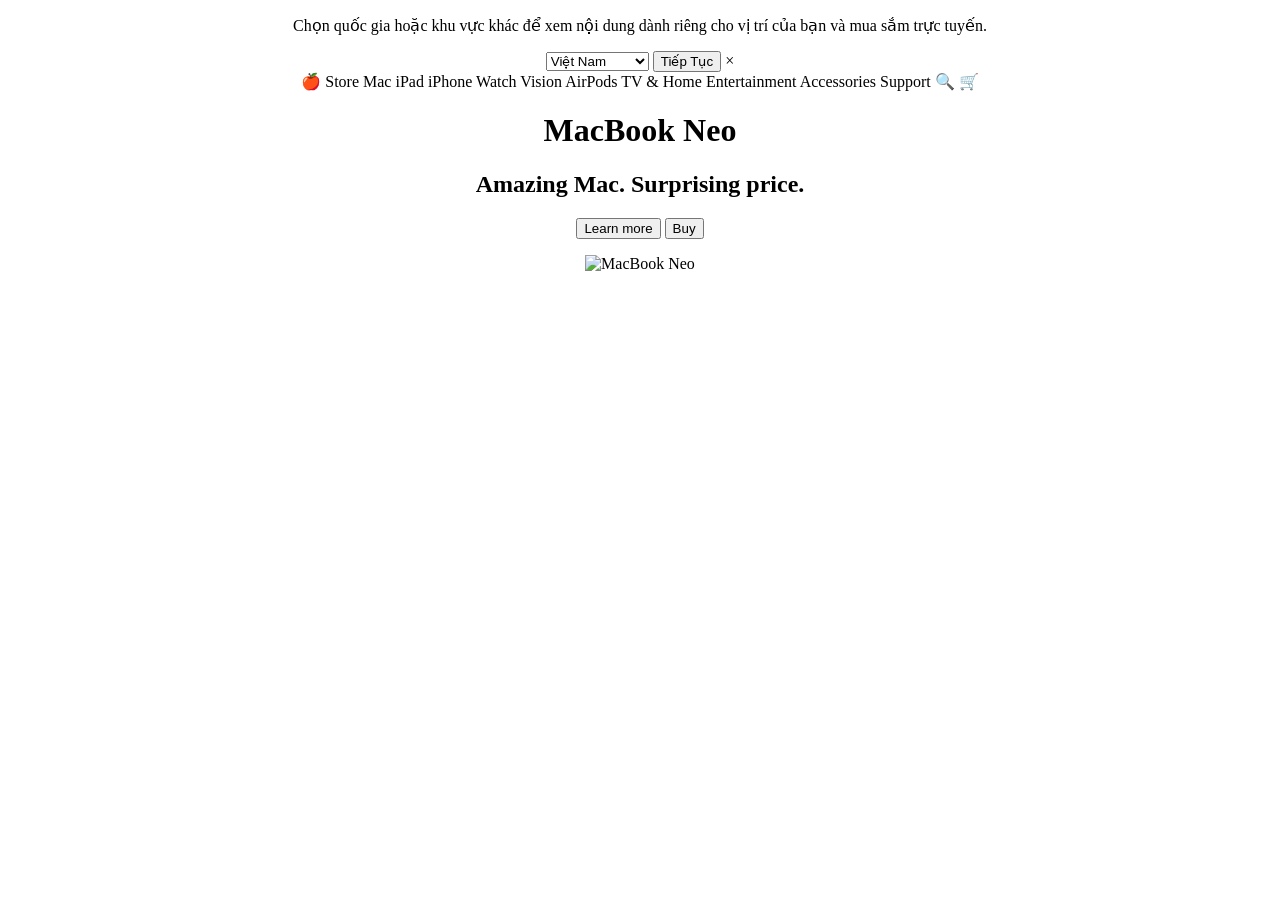
==== index3.html @ 1e6e5016 "Create index3.html Chỉ sử dụng HTML, tạo giao diện trang chủ apple" ====
<!DOCTYPE html>
<html lang="vi">

<head>
    <meta charset="UTF-8">
    <title>giao diện apple rep 1:1</title>
</head>

<body>

    <div id="QuocGia" align="center" >

        <p>
            Chọn quốc gia hoặc khu vực khác để xem nội dung dành riêng cho vị trí của bạn và mua sắm trực tuyến.
        </p>

        <select>
            <option>Việt Nam</option>
            <option>United States</option>
            <option>Japan</option>
        </select>

        <button>Tiếp Tục</button>

        <a title="Đóng">&times;</a>

    </div>


    <div id="navigation" align="center">

        <a>🍎</a>
        <a>Store</a>
        <a>Mac</a>
        <a>iPad</a>
        <a>iPhone</a>
        <a>Watch</a>
        <a>Vision</a>
        <a>AirPods</a>
        <a>TV & Home</a>
        <a>Entertainment</a>
        <a>Accessories</a>
        <a>Support</a>
        <a>🔍</a>
        <a>🛒</a>
    
    </div>


    <div id="NoiDung" align="center">
        
        <h1>MacBook Neo</h1>

        <h2>Amazing Mac. Surprising price.</h2>

        <button>Learn more</button>

        <button>Buy</button>

        <p></p>

        <img src="https://store.storeimages.cdn-apple.com/1/as-images.apple.com/is/macbook-neo-color-unselect-202603-gallery-1?wid=5120&hei=3280&fmt=webp&qlt=90&.v=TytZbDBUUnRqRElRcFlBSHpmZVVDK3BoR2lIdGdhMDNQSUZrOHIycWd6Vmd1bjBBbHBBMFNjNjVIN0pUcUg2U0tZMGFKbG9yanhQdjZDS1dZUFFhRVE4bm1RcmlWRWp2eDN1WHNkSjNmUmFub3B6RFdCcnJtSHE1TzBCb3pCcis&traceId=1" 
        alt="MacBook Neo">
                
    </div>


</body>
</html>
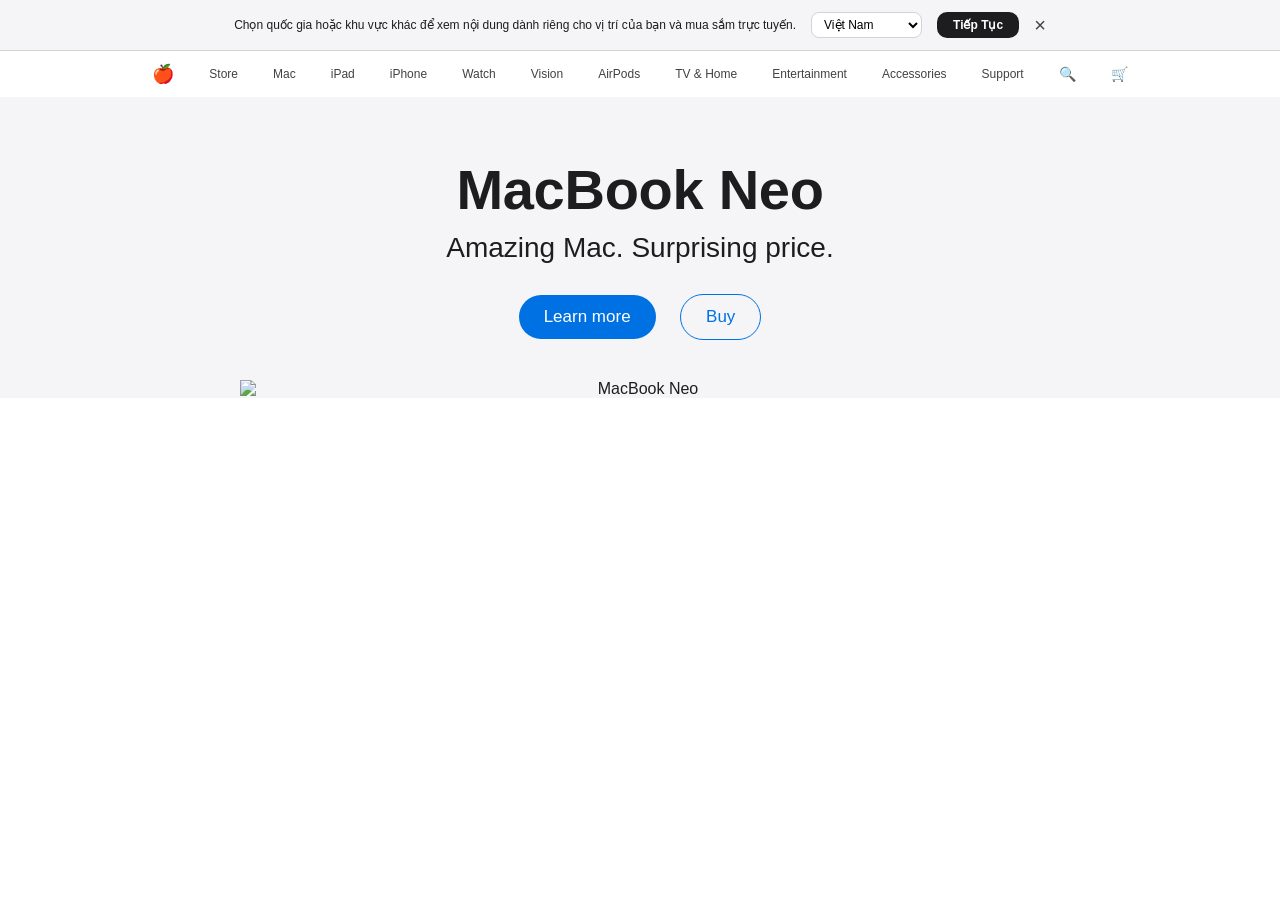
==== commit 1fe195a5: "Update index3.html bổ sung CSS vào file HTML trước đó để có giao diện giống giao diện có sẵn" ====
--- a/index3.html
+++ b/index3.html
@@ -3,12 +3,163 @@
 
 <head>
     <meta charset="UTF-8">
-    <title>giao diện apple rep 1:1</title>
+    <title>giao diện apple</title>
+    <style>
+        /* 1. Reset và Font chữ hệ thống của Apple */
+        body {
+            margin: 0;
+            padding: 0;
+            font-family: -apple-system, BlinkMacSystemFont, "Segoe UI", Roboto, Helvetica, Arial, sans-serif;
+            background-color: #ffffff;
+            color: #1d1d1f;
+            -webkit-font-smoothing: antialiased;
+        }
+
+        /* 2. Thanh thông báo Quốc gia (#QuocGia) */
+        #QuocGia {
+            background-color: #f5f5f7;
+            padding: 12px 20px;
+            display: flex;
+            justify-content: center;
+            align-items: center;
+            font-size: 12px;
+            border-bottom: 1px solid #d2d2d7;
+            gap: 15px;
+        }
+
+        #QuocGia p {
+            margin: 0;
+            color: #1d1d1f;
+        }
+
+        #QuocGia select {
+            padding: 4px 8px;
+            border-radius: 8px;
+            border: 1px solid #d2d2d7;
+            background-color: white;
+            font-size: 12px;
+            outline: none;
+        }
+
+        #QuocGia button {
+            background-color: #1d1d1f;
+            color: white;
+            border: none;
+            padding: 6px 16px;
+            border-radius: 10px;
+            font-size: 12px;
+            font-weight: 600;
+            cursor: pointer;
+        }
+
+        #QuocGia a {
+            font-size: 20px;
+            color: #424245;
+            text-decoration: none;
+            cursor: pointer;
+            line-height: 1;
+        }
+
+        /* 3. Thanh Navigation (#navigation) */
+        #navigation {
+            display: flex;
+            justify-content: center;
+            align-items: center;
+            gap: 35px;
+            padding: 12px 0;
+            background-color: #ffffff;
+        }
+
+        #navigation a {
+            text-decoration: none;
+            color: #424245;
+            font-size: 12px;
+            cursor: pointer;
+            transition: color 0.3s;
+        }
+
+        #navigation a:hover {
+            color: #000000;
+        }
+
+        /* Icon táo và các icon cuối to hơn chút */
+        #navigation a:first-child { font-size: 18px; color: #000; }
+        #navigation a:nth-last-child(2), 
+        #navigation a:last-child { font-size: 14px; }
+
+        /* 4. Vùng Nội Dung Chính (#NoiDung) */
+        #NoiDung {
+            background-color: #f5f5f7;
+            text-align: center;
+            padding-top: 60px;
+        }
+
+        #NoiDung h1 {
+            font-size: 56px;
+            font-weight: 600;
+            margin: 0;
+            letter-spacing: -0.005em;
+        }
+
+        #NoiDung h2 {
+            font-size: 28px;
+            font-weight: 400;
+            margin: 10px 0 30px 0;
+        }
+
+        /* Style riêng cho 2 nút bấm trong nội dung */
+        #NoiDung button {
+            font-size: 17px;
+            padding: 12px 25px;
+            border-radius: 980px; /* Bo tròn dạng kẹo (pill-shape) */
+            cursor: pointer;
+            margin: 0 10px;
+            transition: all 0.3s;
+        }
+
+        /* Nút Learn more (Nút thứ nhất) */
+        #NoiDung button:nth-of-type(1) {
+            background-color: #0071e3;
+            color: white;
+            border: none;
+        }
+
+        #NoiDung button:nth-of-type(1):hover {
+            background-color: #0077ed;
+        }
+
+        /* Nút Buy (Nút thứ hai) */
+        #NoiDung button:nth-of-type(2) {
+            background-color: transparent;
+            color: #0071e3;
+            border: 1px solid #0071e3;
+        }
+
+        #NoiDung button:nth-of-type(2):hover {
+            background-color: #0071e3;
+            color: white;
+        }
+
+        /* Hình ảnh */
+        #NoiDung img {
+            display: block;
+            margin: 40px auto 0 auto;
+            max-width: 90%;
+            height: auto;
+        }
+
+        /* Responsive cho di động */
+        @media (max-width: 768px) {
+            #navigation { gap: 15px; overflow-x: auto; justify-content: flex-start; padding: 12px 20px; }
+            #NoiDung h1 { font-size: 40px; }
+            #NoiDung h2 { font-size: 20px; }
+        }
+    </style>
 </head>
 
 <body>
 
-    <div id="QuocGia" align="center" >
+    <div id="QuocGia" >
 
         <p>
             Chọn quốc gia hoặc khu vực khác để xem nội dung dành riêng cho vị trí của bạn và mua sắm trực tuyến.
@@ -27,8 +178,7 @@
     </div>
 
 
-    <div id="navigation" align="center">
-
+    <div id="navigation">
         <a>🍎</a>
         <a>Store</a>
         <a>Mac</a>
@@ -47,8 +197,8 @@
     </div>
 
 
-    <div id="NoiDung" align="center">
-        
+    <div id="NoiDung">
+    
         <h1>MacBook Neo</h1>
 
         <h2>Amazing Mac. Surprising price.</h2>
@@ -59,7 +209,8 @@
 
         <p></p>
 
-        <img src="https://store.storeimages.cdn-apple.com/1/as-images.apple.com/is/macbook-neo-color-unselect-202603-gallery-1?wid=5120&hei=3280&fmt=webp&qlt=90&.v=TytZbDBUUnRqRElRcFlBSHpmZVVDK3BoR2lIdGdhMDNQSUZrOHIycWd6Vmd1bjBBbHBBMFNjNjVIN0pUcUg2U0tZMGFKbG9yanhQdjZDS1dZUFFhRVE4bm1RcmlWRWp2eDN1WHNkSjNmUmFub3B6RFdCcnJtSHE1TzBCb3pCcis&traceId=1" 
+        <img src="https://store.storeimages.cdn-apple.com/1/as-images.apple.com/is/macbook-neo-color-unselect-202603-gallery-1?wid=5120&hei=3280&fmt=webp&qlt=90&.v=TytZbDBUUnRqRElRcFlBSHpmZVVDK3BoR2lIdGdhMDNQSUZrOHIycWd6Vmd1bjBBbHBBMFNjNjVIN0pUcUg2U0tZMGFKbG9yanhQdjZDS1dZUFFhRVE4bm1RcmlWRWp2eDN1WHNkSjNmUmFub3B6RFdCcnJtSHE1TzBCb3pCcis&traceId=1"
+        width="800"  
         alt="MacBook Neo">
                 
     </div>
